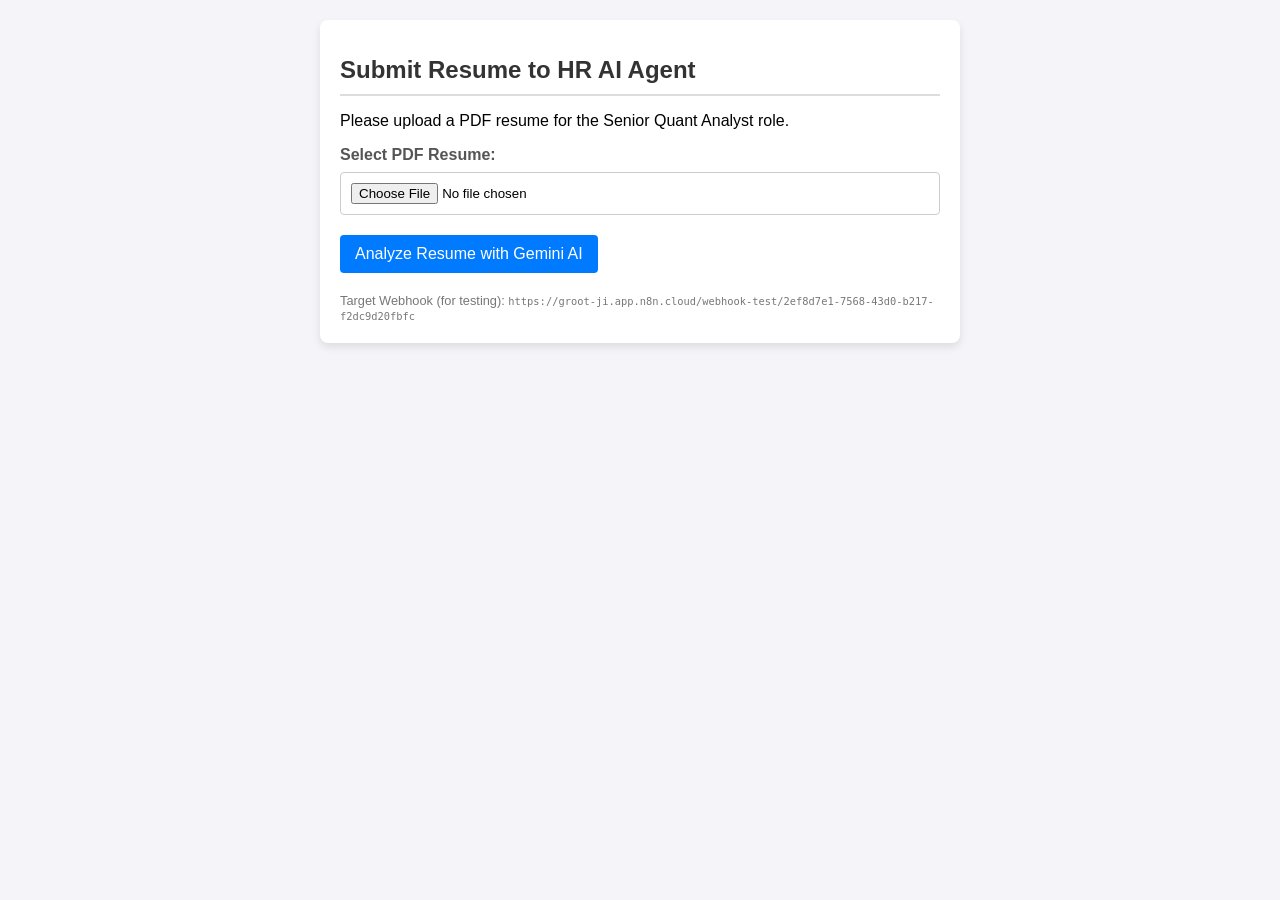
==== index.html @ ec792aa1 "Add index.html for AI Resume Screener" ====
<!DOCTYPE html>
<html>
<head>
    <title>AI Resume Screener Submission</title>
    <meta name="viewport" content="width=device-width, initial-scale=1.0">
    <style>
        body { font-family: Arial, sans-serif; margin: 20px; background-color: #f4f4f9; }
        .container { max-width: 600px; margin: 0 auto; padding: 20px; background: white; border-radius: 8px; box-shadow: 0 4px 8px rgba(0,0,0,0.1); }
        h1 { color: #333; font-size: 1.5em; border-bottom: 2px solid #ddd; padding-bottom: 10px; }
        label { display: block; margin-bottom: 8px; font-weight: bold; color: #555; }
        input[type="file"] { margin-bottom: 20px; padding: 10px; border: 1px solid #ccc; border-radius: 4px; display: block; width: 100%; box-sizing: border-box; }
        input[type="submit"] { background-color: #007bff; color: white; padding: 10px 15px; border: none; border-radius: 4px; cursor: pointer; font-size: 1em; transition: background-color 0.3s; }
        input[type="submit"]:hover { background-color: #0056b3; }
        .webhook-info { font-size: 0.8em; color: #777; margin-top: 20px; }
    </style>
</head>
<body>
    <div class="container">
        <h1>Submit Resume to HR AI Agent</h1>
        <p>Please upload a PDF resume for the Senior Quant Analyst role.</p>

        <form
            action="https://groot-ji.app.n8n.cloud/webhook-test/2ef8d7e1-7568-43d0-b217-f2dc9d20fbfc"
            method="POST"
            enctype="multipart/form-data">

            <label for="resumeFile">Select PDF Resume:</label>
            <input
                type="file"
                id="resumeFile"
                name="data"
                accept=".pdf"
                required>

            <input type="submit" value="Analyze Resume with Gemini AI">
        </form>

        <div class="webhook-info">
            Target Webhook (for testing): <code>https://groot-ji.app.n8n.cloud/webhook-test/2ef8d7e1-7568-43d0-b217-f2dc9d20fbfc</code>
        </div>
    </div>
</body>
</html>
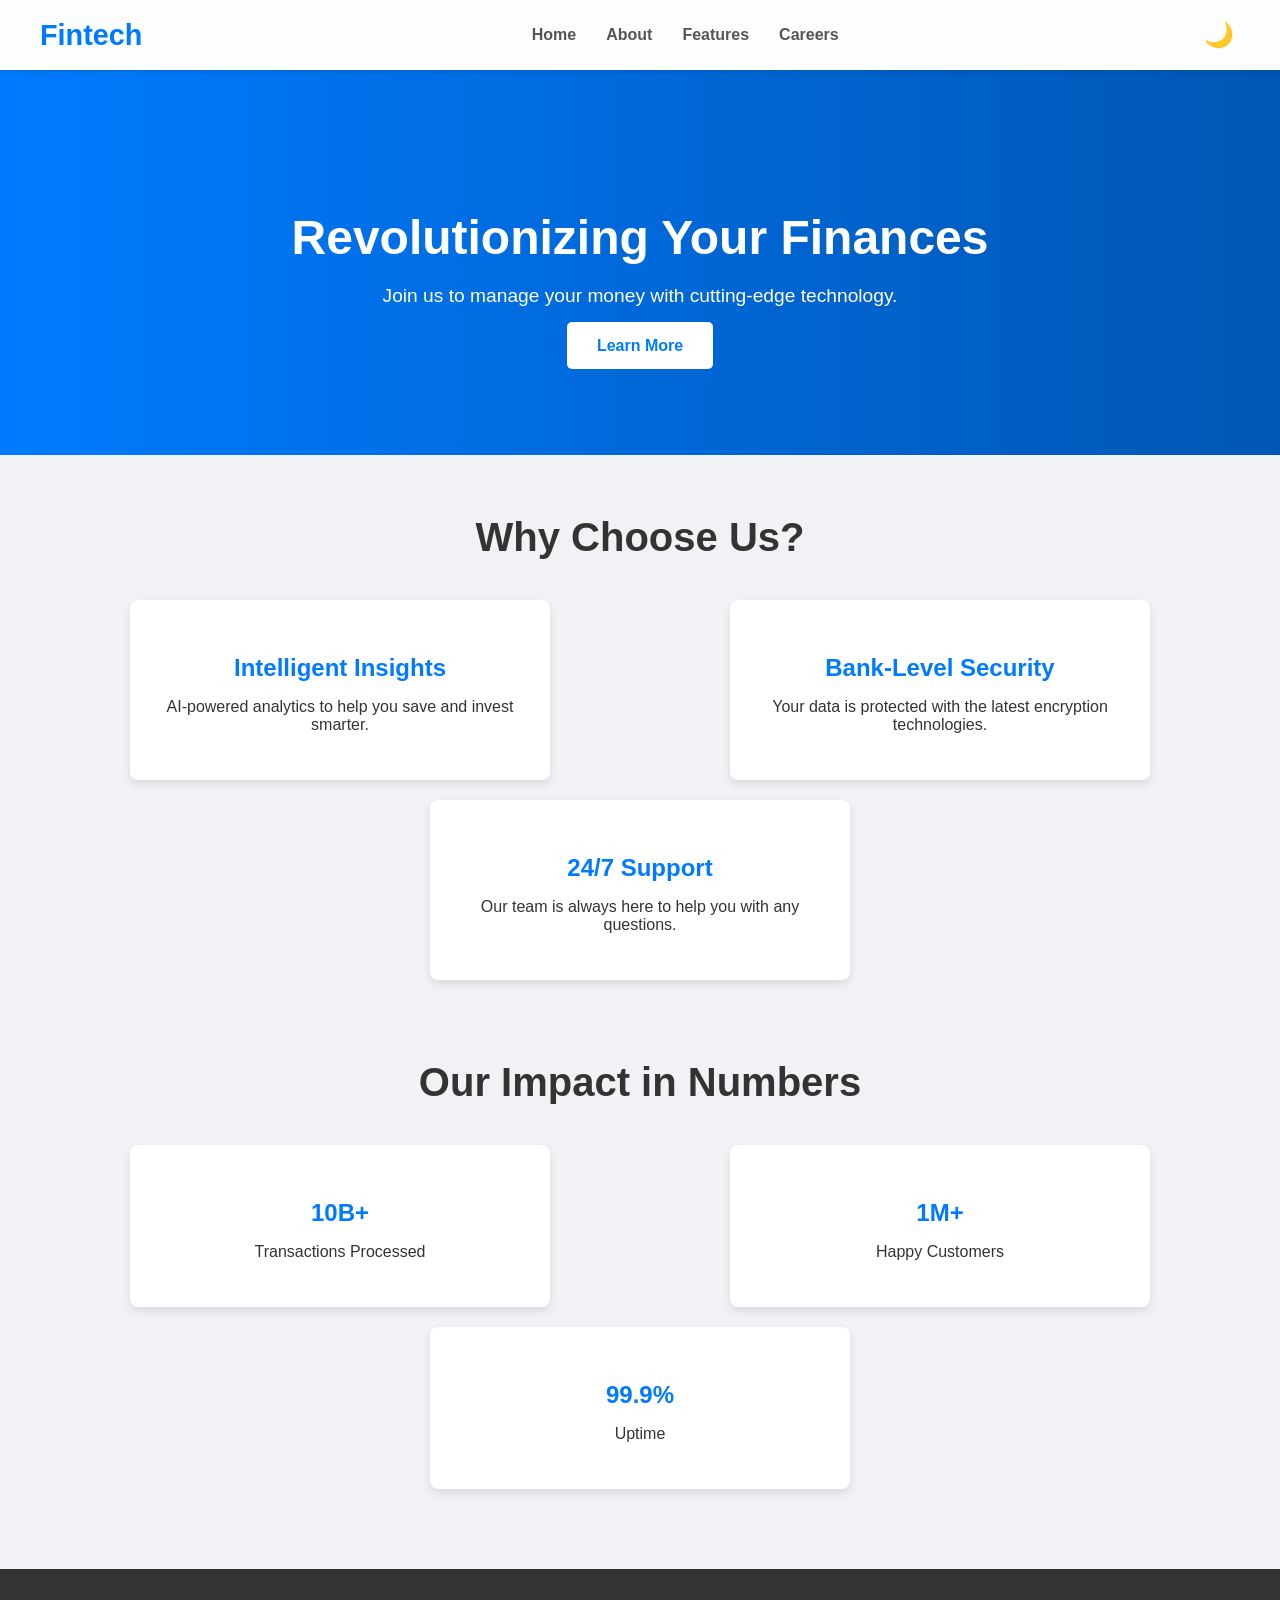
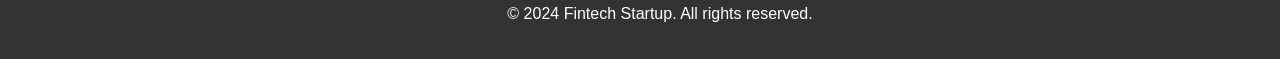
==== commit ec7d7e0d: "feat: Implement Dark Mode and Update Careers Page This commit introduces two major features as per t" ====
--- a/index.html
+++ b/index.html
@@ -1,43 +1,73 @@
 <!DOCTYPE html>
-<html>
+<html lang="en">
 <head>
-    <title>AI Resume Screener Submission</title>
+    <meta charset="UTF-8">
     <meta name="viewport" content="width=device-width, initial-scale=1.0">
-    <style>
-        body { font-family: Arial, sans-serif; margin: 20px; background-color: #f4f4f9; }
-        .container { max-width: 600px; margin: 0 auto; padding: 20px; background: white; border-radius: 8px; box-shadow: 0 4px 8px rgba(0,0,0,0.1); }
-        h1 { color: #333; font-size: 1.5em; border-bottom: 2px solid #ddd; padding-bottom: 10px; }
-        label { display: block; margin-bottom: 8px; font-weight: bold; color: #555; }
-        input[type="file"] { margin-bottom: 20px; padding: 10px; border: 1px solid #ccc; border-radius: 4px; display: block; width: 100%; box-sizing: border-box; }
-        input[type="submit"] { background-color: #007bff; color: white; padding: 10px 15px; border: none; border-radius: 4px; cursor: pointer; font-size: 1em; transition: background-color 0.3s; }
-        input[type="submit"]:hover { background-color: #0056b3; }
-        .webhook-info { font-size: 0.8em; color: #777; margin-top: 20px; }
-    </style>
+    <title>Fintech Startup</title>
+    <link rel="stylesheet" href="style.css">
 </head>
 <body>
-    <div class="container">
-        <h1>Submit Resume to HR AI Agent</h1>
-        <p>Please upload a PDF resume for the Senior Quant Analyst role.</p>
+    <header>
+        <nav>
+            <div class="logo">Fintech</div>
+            <ul>
+                <li><a href="index.html"><i class="icon-home"></i> Home</a></li>
+                <li><a href="about.html"><i class="icon-about"></i> About</a></li>
+                <li><a href="features.html"><i class="icon-features"></i> Features</a></li>
+                <li><a href="careers.html"><i class="icon-careers"></i> Careers</a></li>
+            </ul>
+            <button id="theme-switcher">🌙</button>
+        </nav>
+    </header>
 
-        <form
-            action="https://groot-ji.app.n8n.cloud/webhook-test/2ef8d7e1-7568-43d0-b217-f2dc9d20fbfc"
-            method="POST"
-            enctype="multipart/form-data">
+    <main>
+        <section id="home" class="hero">
+            <h1>Revolutionizing Your Finances</h1>
+            <p>Join us to manage your money with cutting-edge technology.</p>
+            <a href="features.html" class="cta-button">Learn More</a>
+        </section>
 
-            <label for="resumeFile">Select PDF Resume:</label>
-            <input
-                type="file"
-                id="resumeFile"
-                name="data"
-                accept=".pdf"
-                required>
+        <section id="features" class="features">
+            <h2>Why Choose Us?</h2>
+            <div class="feature-list">
+                <div class="feature-item">
+                    <h3>Intelligent Insights</h3>
+                    <p>AI-powered analytics to help you save and invest smarter.</p>
+                </div>
+                <div class="feature-item">
+                    <h3>Bank-Level Security</h3>
+                    <p>Your data is protected with the latest encryption technologies.</p>
+                </div>
+                <div class="feature-item">
+                    <h3>24/7 Support</h3>
+                    <p>Our team is always here to help you with any questions.</p>
+                </div>
+            </div>
+        </section>
 
-            <input type="submit" value="Analyze Resume with Gemini AI">
-        </form>
+        <section id="stats" class="stats">
+            <h2>Our Impact in Numbers</h2>
+            <div class="stat-list">
+                <div class="stat-item">
+                    <h3>10B+</h3>
+                    <p>Transactions Processed</p>
+                </div>
+                <div class="stat-item">
+                    <h3>1M+</h3>
+                    <p>Happy Customers</p>
+                </div>
+                <div class="stat-item">
+                    <h3>99.9%</h3>
+                    <p>Uptime</p>
+                </div>
+            </div>
+        </section>
+    </main>
 
-        <div class="webhook-info">
-            Target Webhook (for testing): <code>https://groot-ji.app.n8n.cloud/webhook-test/2ef8d7e1-7568-43d0-b217-f2dc9d20fbfc</code>
-        </div>
-    </div>
+    <footer>
+        <p>&copy; 2024 Fintech Startup. All rights reserved.</p>
+    </footer>
+
+    <script src="script.js"></script>
 </body>
 </html>
--- a/style.css
+++ b/style.css
@@ -0,0 +1,209 @@
+/* General Body Styles */
+body {
+    font-family: 'Segoe UI', Tahoma, Geneva, Verdana, sans-serif;
+    margin: 0;
+    padding: 0;
+    background-color: #f0f2f5;
+    color: #333;
+    overflow-x: hidden;
+    transition: background-color 0.3s, color 0.3s;
+}
+
+body.dark-mode {
+    background-color: #121212;
+    color: #e0e0e0;
+    background-image: linear-gradient(rgba(0, 0, 0, 0.8), rgba(0, 0, 0, 0.8)), url('https://www.transparenttextures.com/patterns/cubes.png');
+}
+
+/* Header and Navigation */
+header {
+    background-color: rgba(255, 255, 255, 0.8);
+    backdrop-filter: blur(10px);
+    box-shadow: 0 2px 4px rgba(0, 0, 0, 0.1);
+    position: fixed;
+    width: 100%;
+    top: 0;
+    z-index: 1000;
+    transition: top 0.3s, background-color 0.3s;
+}
+
+body.dark-mode header {
+    background-color: rgba(18, 18, 18, 0.8);
+}
+
+body.dark-mode .logo {
+    color: #00aaff;
+}
+
+body.dark-mode nav ul li a {
+    color: #e0e0e0;
+}
+
+body.dark-mode nav ul li a:hover, body.dark-mode nav ul li a.active {
+    color: #00aaff;
+}
+
+#theme-switcher {
+    background: none;
+    border: none;
+    font-size: 1.5em;
+    cursor: pointer;
+    color: #333;
+}
+
+body.dark-mode #theme-switcher {
+    color: #e0e0e0;
+}
+
+nav {
+    display: flex;
+    justify-content: space-between;
+    align-items: center;
+    max-width: 1200px;
+    margin: 0 auto;
+    padding: 0 20px;
+    height: 70px;
+}
+
+.logo {
+    font-size: 1.8em;
+    font-weight: bold;
+    color: #007bff;
+}
+
+nav ul {
+    list-style: none;
+    display: flex;
+    margin: 0;
+    padding: 0;
+}
+
+nav ul li {
+    margin-left: 30px;
+}
+
+nav ul li a {
+    text-decoration: none;
+    color: #555;
+    font-weight: bold;
+    transition: color 0.3s;
+}
+
+nav ul li a:hover, nav ul li a.active {
+    color: #007bff;
+}
+
+/* Main Content */
+main {
+    padding-top: 70px;
+}
+
+/* Hero Section */
+.hero {
+    background: linear-gradient(to right, #007bff, #0056b3);
+    color: white;
+    text-align: center;
+    padding: 100px 20px;
+}
+
+.hero h1 {
+    font-size: 3em;
+    margin-bottom: 20px;
+}
+
+.hero p {
+    font-size: 1.2em;
+    margin-bottom: 30px;
+}
+
+.cta-button {
+    background-color: #fff;
+    color: #007bff;
+    padding: 15px 30px;
+    text-decoration: none;
+    border-radius: 5px;
+    font-weight: bold;
+    transition: background-color 0.3s, color 0.3s;
+}
+
+.cta-button:hover {
+    background-color: #f0f2f5;
+}
+
+/* Features Section */
+.features, .stats, .about-us, .careers, .feature-page {
+    max-width: 1200px;
+    margin: 60px auto;
+    padding: 0 20px;
+    text-align: center;
+}
+
+.features h2, .stats h2, .about-us h1, .careers h1, .feature-page h1 {
+    font-size: 2.5em;
+    margin-bottom: 40px;
+    color: #333;
+}
+
+.feature-list, .stat-list {
+    display: flex;
+    justify-content: space-around;
+    flex-wrap: wrap;
+}
+
+.feature-item, .stat-item {
+    background: #fff;
+    padding: 30px;
+    border-radius: 8px;
+    box-shadow: 0 4px 8px rgba(0,0,0,0.1);
+    width: 30%;
+    margin-bottom: 20px;
+    transition: transform 0.3s;
+}
+
+.feature-item:hover, .stat-item:hover {
+    transform: translateY(-10px);
+}
+
+.feature-item h3, .stat-item h3 {
+    font-size: 1.5em;
+    margin-bottom: 10px;
+    color: #007bff;
+}
+
+/* Careers Page */
+.job-opening {
+    background: #fff;
+    padding: 30px;
+    border-radius: 8px;
+    box-shadow: 0 4px 8px rgba(0,0,0,0.1);
+    text-align: left;
+    max-width: 800px;
+    margin: 0 auto;
+}
+
+.container {
+    margin-top: 30px;
+}
+
+/* Footer */
+footer {
+    background-color: #333;
+    color: white;
+    text-align: center;
+    padding: 20px;
+    position: relative;
+    bottom: 0;
+    width: 100%;
+}
+
+/* Animations */
+.hidden {
+    opacity: 0;
+    transform: translateY(20px);
+    transition: opacity 0.6s, transform 0.6s;
+}
+
+.visible {
+    opacity: 1;
+    transform: translateY(0);
+}
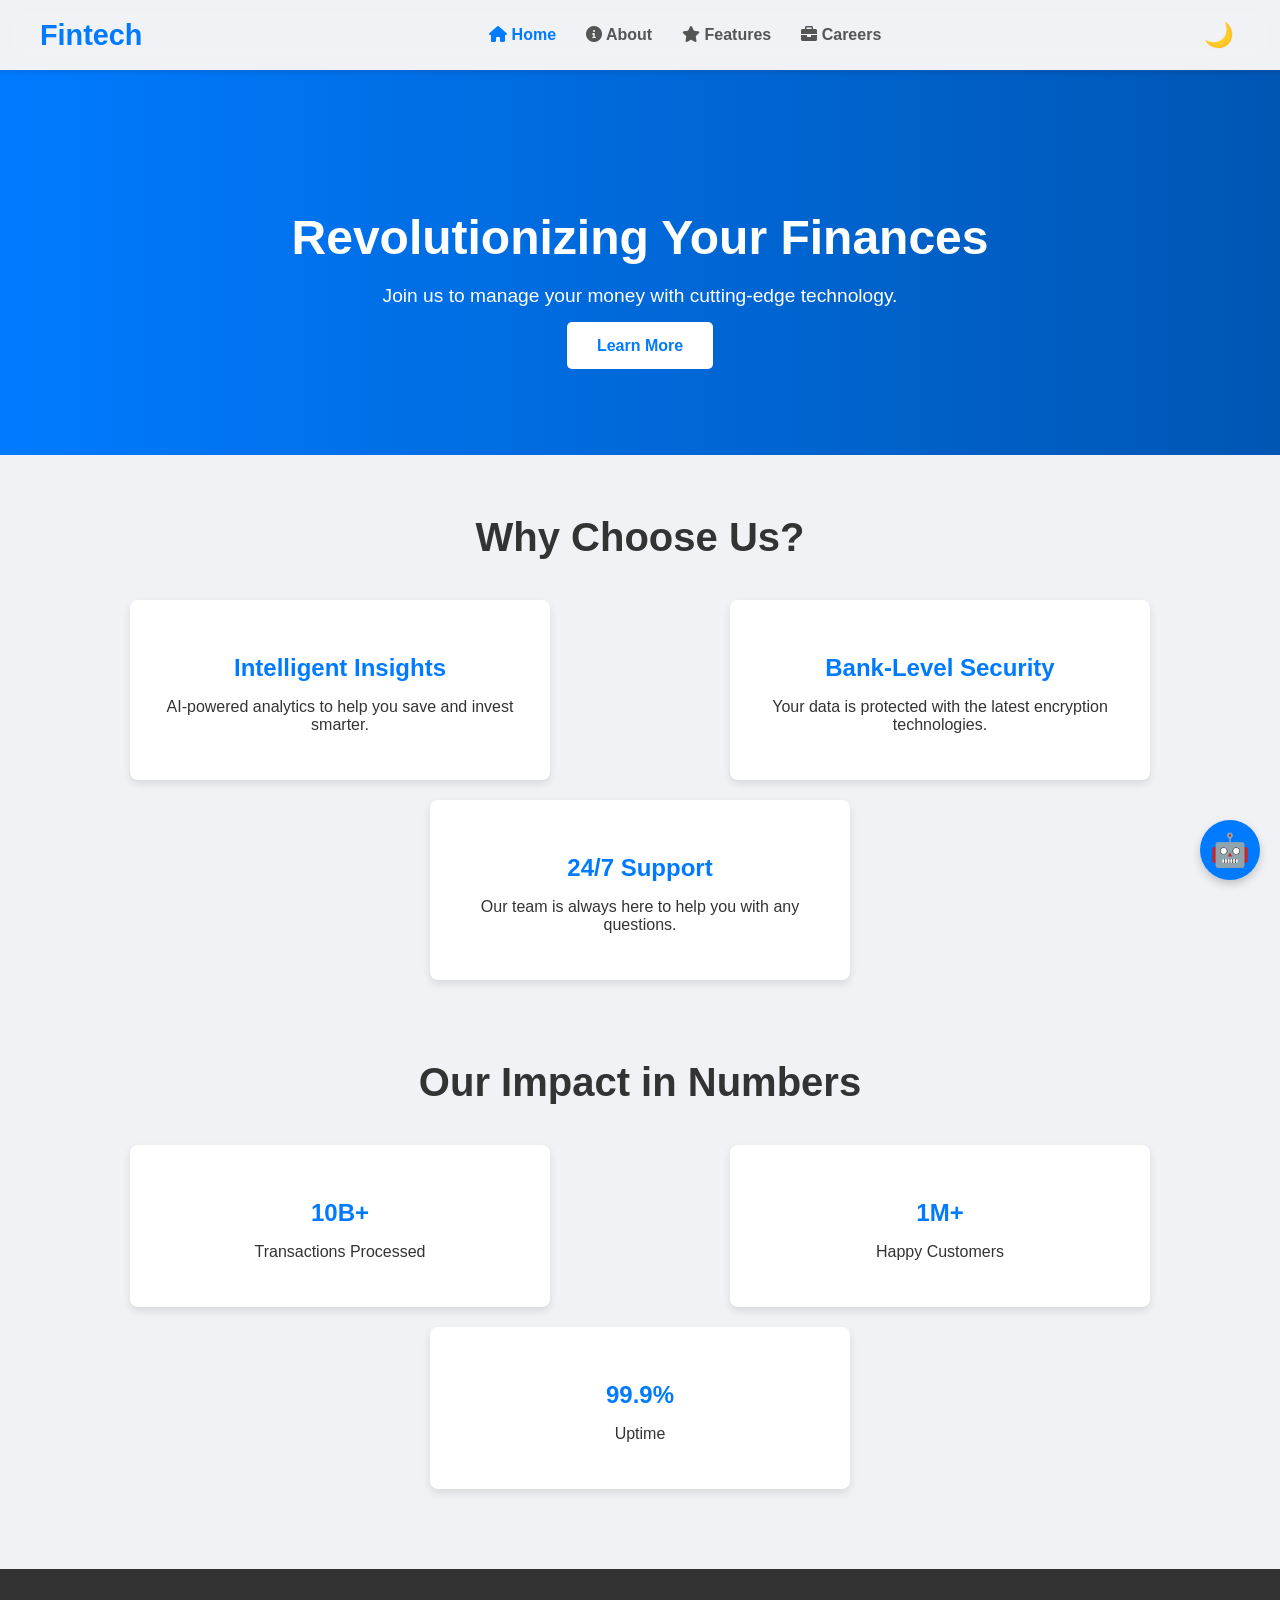
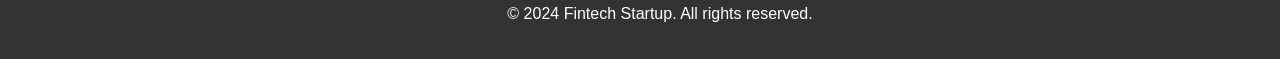
==== commit ebf29f7e: "feat: Add chatbot and update careers page This commit introduces a chatbot and updates the careers p" ====
--- a/index.html
+++ b/index.html
@@ -1,3 +1,5 @@
+<!DOCTYPE html>
+<html lang="en">
 <!DOCTYPE html>
 <html lang="en">
 <head>
@@ -5,16 +7,17 @@
     <meta name="viewport" content="width=device-width, initial-scale=1.0">
     <title>Fintech Startup</title>
     <link rel="stylesheet" href="style.css">
+    <link rel="stylesheet" href="https://cdnjs.cloudflare.com/ajax/libs/font-awesome/6.0.0-beta3/css/all.min.css">
 </head>
 <body>
     <header>
         <nav>
             <div class="logo">Fintech</div>
             <ul>
-                <li><a href="index.html"><i class="icon-home"></i> Home</a></li>
-                <li><a href="about.html"><i class="icon-about"></i> About</a></li>
-                <li><a href="features.html"><i class="icon-features"></i> Features</a></li>
-                <li><a href="careers.html"><i class="icon-careers"></i> Careers</a></li>
+                <li><a href="index.html"><i class="fas fa-home"></i> Home</a></li>
+                <li><a href="about.html"><i class="fas fa-info-circle"></i> About</a></li>
+                <li><a href="features.html"><i class="fas fa-star"></i> Features</a></li>
+                <li><a href="careers.html"><i class="fas fa-briefcase"></i> Careers</a></li>
             </ul>
             <button id="theme-switcher">🌙</button>
         </nav>
@@ -68,6 +71,19 @@
         <p>&copy; 2024 Fintech Startup. All rights reserved.</p>
     </footer>
 
+    <div id="chatbot-container">
+        <button id="chatbot-toggle">🤖</button>
+        <div id="chatbot-window" class="hidden">
+            <div id="chatbot-header">
+                <h2>Chat with us!</h2>
+            </div>
+            <div id="chatbot-messages"></div>
+            <div id="chatbot-input-container">
+                <input type="text" id="chatbot-input" placeholder="Type your message...">
+                <button id="chatbot-send">Send</button>
+            </div>
+        </div>
+    </div>
     <script src="script.js"></script>
 </body>
 </html>
--- a/style.css
+++ b/style.css
@@ -12,12 +12,19 @@
 body.dark-mode {
     background-color: #121212;
     color: #e0e0e0;
-    background-image: linear-gradient(rgba(0, 0, 0, 0.8), rgba(0, 0, 0, 0.8)), url('https://www.transparenttextures.com/patterns/cubes.png');
+    background-image:
+        linear-gradient(rgba(18, 18, 18, 0.95), rgba(18, 18, 18, 0.95)),
+        repeating-linear-gradient(0deg, transparent, transparent 19px, #222 20px, transparent 20px),
+        repeating-linear-gradient(90deg, transparent, transparent 19px, #222 20px, transparent 20px),
+        linear-gradient(45deg, #1a1a1a 25%, transparent 25%, transparent 75%, #1a1a1a 75%, #1a1a1a),
+        linear-gradient(45deg, #1a1a1a 25%, transparent 25%, transparent 75%, #1a1a1a 75%, #1a1a1a);
+    background-size: 100%, 20px 20px, 20px 20px, 40px 40px, 40px 40px;
+    background-position: 0 0, 0 0, 0 0, 20px 20px, 0 0;
 }
 
 /* Header and Navigation */
 header {
-    background-color: rgba(255, 255, 255, 0.8);
+    background-color: transparent;
     backdrop-filter: blur(10px);
     box-shadow: 0 2px 4px rgba(0, 0, 0, 0.1);
     position: fixed;
@@ -104,6 +111,11 @@
     color: white;
     text-align: center;
     padding: 100px 20px;
+    transition: background 0.3s;
+}
+
+body.dark-mode .hero {
+    background: transparent;
 }
 
 .hero h1 {
@@ -178,7 +190,17 @@
     box-shadow: 0 4px 8px rgba(0,0,0,0.1);
     text-align: left;
     max-width: 800px;
-    margin: 0 auto;
+    margin: 20px auto;
+}
+
+.resume-form {
+    margin-top: 20px;
+}
+
+.resume-form form {
+    display: flex;
+    flex-direction: column;
+    gap: 10px;
 }
 
 .container {
@@ -206,4 +228,144 @@
 .visible {
     opacity: 1;
     transform: translateY(0);
+}
+
+/* Chatbot Styles */
+#chatbot-container {
+    position: fixed;
+    bottom: 20px;
+    right: 20px;
+    z-index: 1001;
+}
+
+#chatbot-toggle {
+    background-color: #007bff;
+    color: white;
+    border: none;
+    border-radius: 50%;
+    width: 60px;
+    height: 60px;
+    font-size: 2em;
+    cursor: pointer;
+    box-shadow: 0 4px 8px rgba(0,0,0,0.2);
+}
+
+body.dark-mode #chatbot-toggle {
+    background-color: #00aaff;
+}
+
+#chatbot-window {
+    width: 350px;
+    height: 500px;
+    background: #fff;
+    border-radius: 10px;
+    box-shadow: 0 4px 12px rgba(0,0,0,0.15);
+    display: flex;
+    flex-direction: column;
+    overflow: hidden;
+    position: absolute;
+    bottom: 80px;
+    right: 0;
+    transition: opacity 0.3s, transform 0.3s;
+}
+
+body.dark-mode #chatbot-window {
+    background: #2c2c2c;
+}
+
+#chatbot-window.hidden {
+    opacity: 0;
+    transform: translateY(20px);
+    pointer-events: none;
+}
+
+#chatbot-header {
+    background: #007bff;
+    color: white;
+    padding: 15px;
+    text-align: center;
+}
+
+body.dark-mode #chatbot-header {
+    background: #00aaff;
+}
+
+#chatbot-messages {
+    flex-grow: 1;
+    padding: 15px;
+    overflow-y: auto;
+    display: flex;
+    flex-direction: column;
+    gap: 10px;
+}
+
+.chatbot-message {
+    padding: 10px 15px;
+    border-radius: 15px;
+    max-width: 80%;
+}
+
+.user-message {
+    background-color: #007bff;
+    color: white;
+    align-self: flex-end;
+    border-bottom-right-radius: 0;
+}
+
+.bot-message {
+    background-color: #e9ecef;
+    color: #333;
+    align-self: flex-start;
+    border-bottom-left-radius: 0;
+}
+
+body.dark-mode .bot-message {
+    background-color: #444;
+    color: #e0e0e0;
+}
+
+#chatbot-input-container {
+    display: flex;
+    padding: 10px;
+    border-top: 1px solid #ddd;
+}
+
+body.dark-mode #chatbot-input-container {
+    border-top: 1px solid #444;
+}
+
+#chatbot-input {
+    flex-grow: 1;
+    border: 1px solid #ccc;
+    border-radius: 5px;
+    padding: 10px;
+}
+
+body.dark-mode #chatbot-input {
+    background-color: #555;
+    border-color: #666;
+    color: #e0e0e0;
+}
+
+#chatbot-send {
+    background-color: #007bff;
+    color: white;
+    border: none;
+    border-radius: 5px;
+    padding: 0 15px;
+    margin-left: 10px;
+    cursor: pointer;
+}
+
+body.dark-mode #chatbot-send {
+    background-color: #00aaff;
+}
+
+.hidden {
+    opacity: 0;
+    transition: opacity 1s ease-out;
+}
+
+.visible {
+    opacity: 1;
 }
